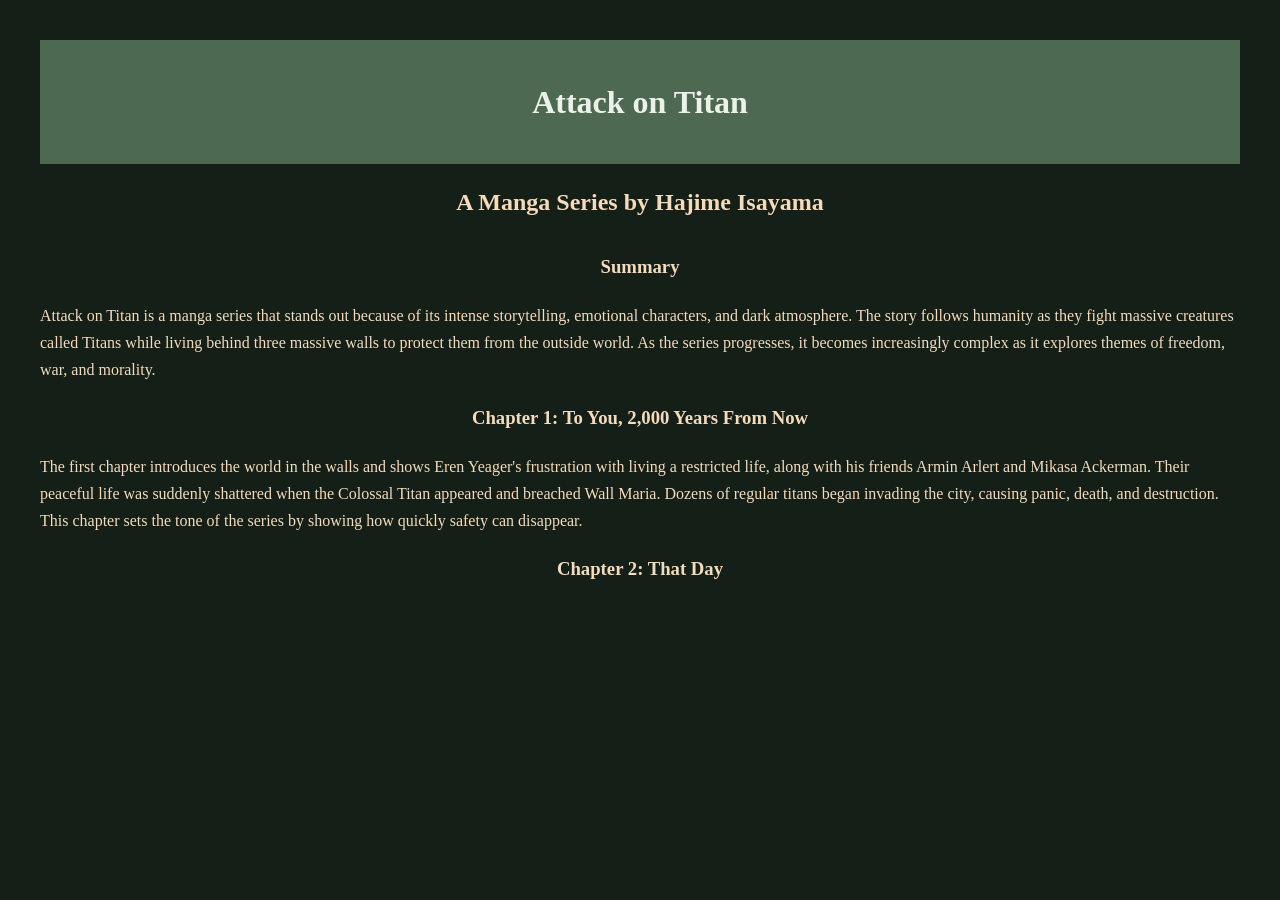
==== Assignment1/index.html @ 2b390ae9 "Update index.html" ====
<head>
  <link rel="stylesheet" href="style/style.css">
</head>

<body>
<h1>Attack on Titan</h1>

<h2>A Manga Series by Hajime Isayama</h2>

<h3>Summary</h3>
<P>Attack on Titan is a manga series that stands out because of its intense storytelling, emotional characters, and dark atmosphere. The story follows humanity as they fight massive creatures called Titans while living behind three massive walls to protect them from the outside world. As the series progresses, it becomes increasingly complex as it explores themes of freedom, war, and morality.</P>

<h3>Chapter 1: To You, 2,000 Years From Now</h3>
  <p>The first chapter introduces the world in the walls and shows Eren Yeager's frustration with living a restricted life, along with his friends Armin Arlert and Mikasa Ackerman.
  Their peaceful life was suddenly shattered when the Colossal Titan appeared and breached Wall Maria. Dozens of regular titans began invading the city, causing panic, death, and destruction. 
  This chapter sets the tone of the series by showing how quickly safety can disappear.</p>

<h3>Chapter 2: That Day</h3>
  
</body>
---- Assignment1/style/style.css ----
body {
  background-color: #141F18;
  color: #f5DBBA;
  font-family: "Times New Roman", Times, serif;
  margin: 0;
  padding: 40;
  line-height: 1.7;
}

h1 {
  padding: 35px;
  text-align: center;
  margin: 0 auto 18px auto;
  max-width: 950px
  letter-spacing: 1px;
  background-color: #4E6952;
  color: #ECF2E9;
}

h2, h3 {
  text-align: center;
}

h2 {
  margin: 0 auto 28px auto;
  max-width: 950px;
}
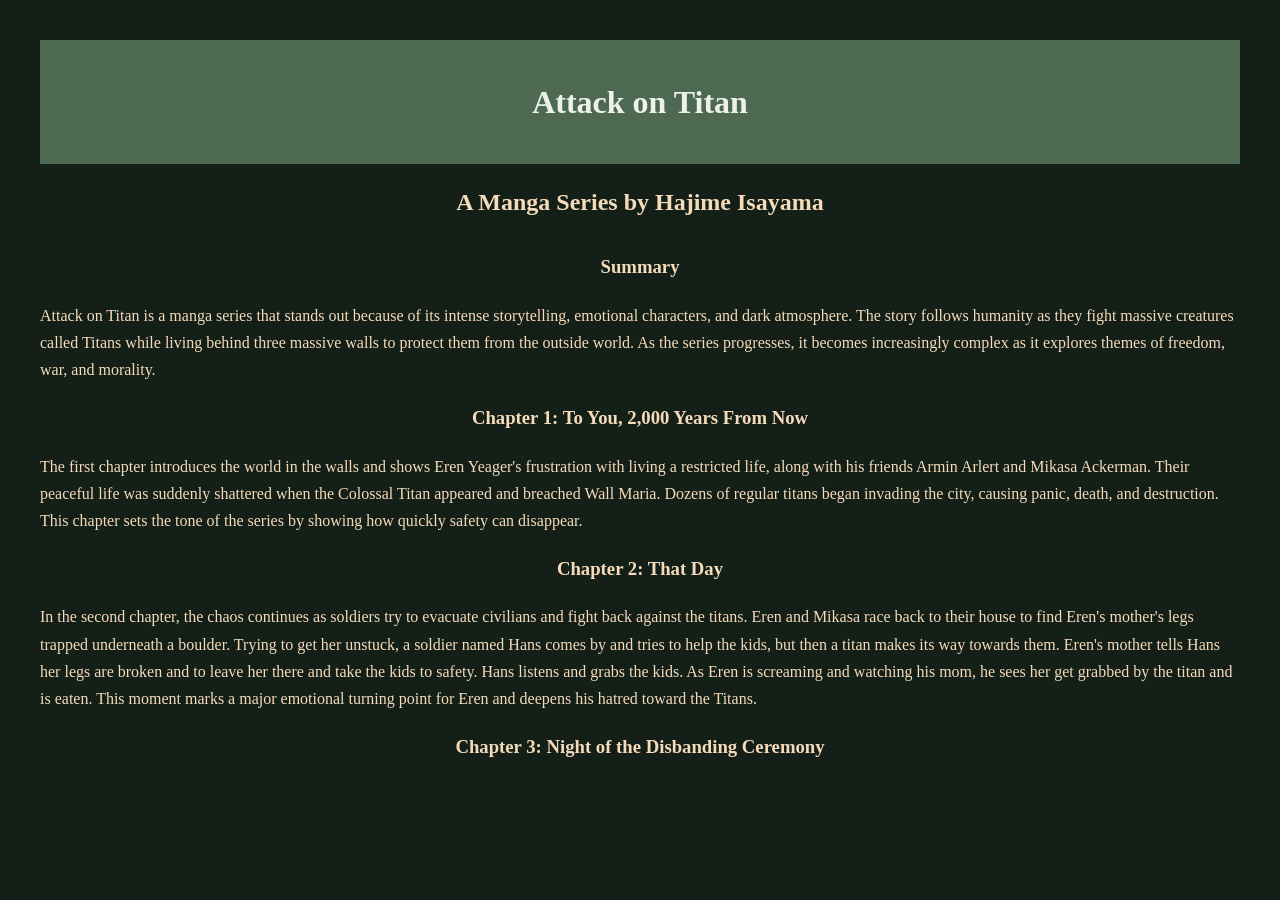
==== commit c3a82152: "Update index.html" ====
--- a/Assignment1/index.html
+++ b/Assignment1/index.html
@@ -16,5 +16,9 @@
   This chapter sets the tone of the series by showing how quickly safety can disappear.</p>
 
 <h3>Chapter 2: That Day</h3>
+  <p>In the second chapter, the chaos continues as soldiers try to evacuate civilians and fight back against the titans. Eren and Mikasa race back to their house to find Eren's mother's legs trapped underneath a boulder. Trying to get her unstuck, a soldier named Hans comes by and tries to help the kids, but then a titan makes its way towards them.
+  Eren's mother tells Hans her legs are broken and to leave her there and take the kids to safety. Hans listens and grabs the kids. As Eren is screaming and watching his mom, he sees her get grabbed by the titan and is eaten. This moment marks a major emotional turning point for Eren and deepens his hatred toward the Titans. </p>
+
+<h3>Chapter 3: Night of the Disbanding Ceremony</h3>  
   
 </body>
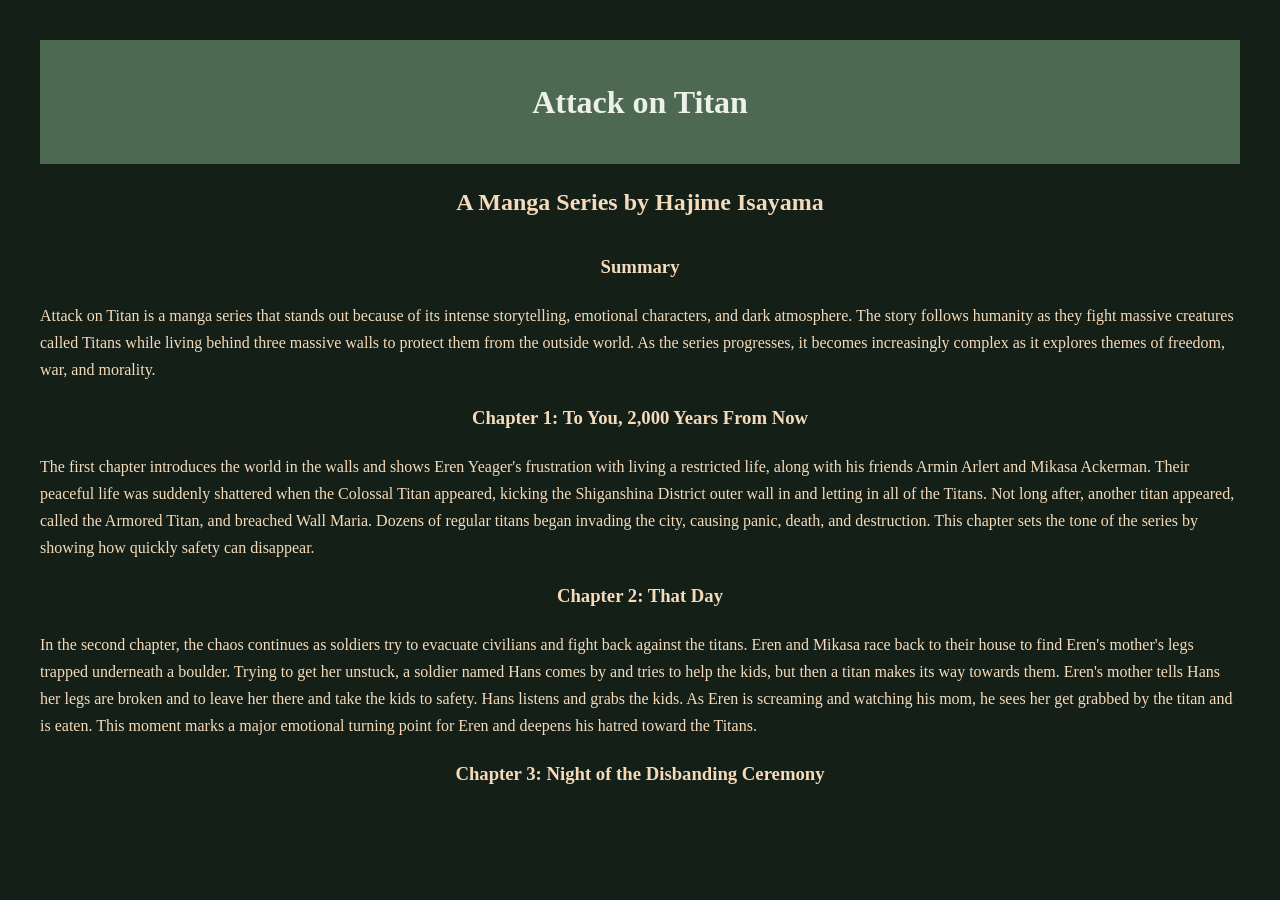
==== commit ed659249: "Update index.html" ====
--- a/Assignment1/index.html
+++ b/Assignment1/index.html
@@ -8,11 +8,12 @@
 <h2>A Manga Series by Hajime Isayama</h2>
 
 <h3>Summary</h3>
-<P>Attack on Titan is a manga series that stands out because of its intense storytelling, emotional characters, and dark atmosphere. The story follows humanity as they fight massive creatures called Titans while living behind three massive walls to protect them from the outside world. As the series progresses, it becomes increasingly complex as it explores themes of freedom, war, and morality.</P>
+<P>Attack on Titan is a manga series that stands out because of its intense storytelling, emotional characters, and dark atmosphere. 
+  The story follows humanity as they fight massive creatures called Titans while living behind three massive walls to protect them from the outside world. As the series progresses, it becomes increasingly complex as it explores themes of freedom, war, and morality.</P>
 
 <h3>Chapter 1: To You, 2,000 Years From Now</h3>
   <p>The first chapter introduces the world in the walls and shows Eren Yeager's frustration with living a restricted life, along with his friends Armin Arlert and Mikasa Ackerman.
-  Their peaceful life was suddenly shattered when the Colossal Titan appeared and breached Wall Maria. Dozens of regular titans began invading the city, causing panic, death, and destruction. 
+  Their peaceful life was suddenly shattered when the Colossal Titan appeared, kicking the Shiganshina District outer wall in and letting in all of the Titans. Not long after, another titan appeared, called the Armored Titan, and breached Wall Maria. Dozens of regular titans began invading the city, causing panic, death, and destruction. 
   This chapter sets the tone of the series by showing how quickly safety can disappear.</p>
 
 <h3>Chapter 2: That Day</h3>
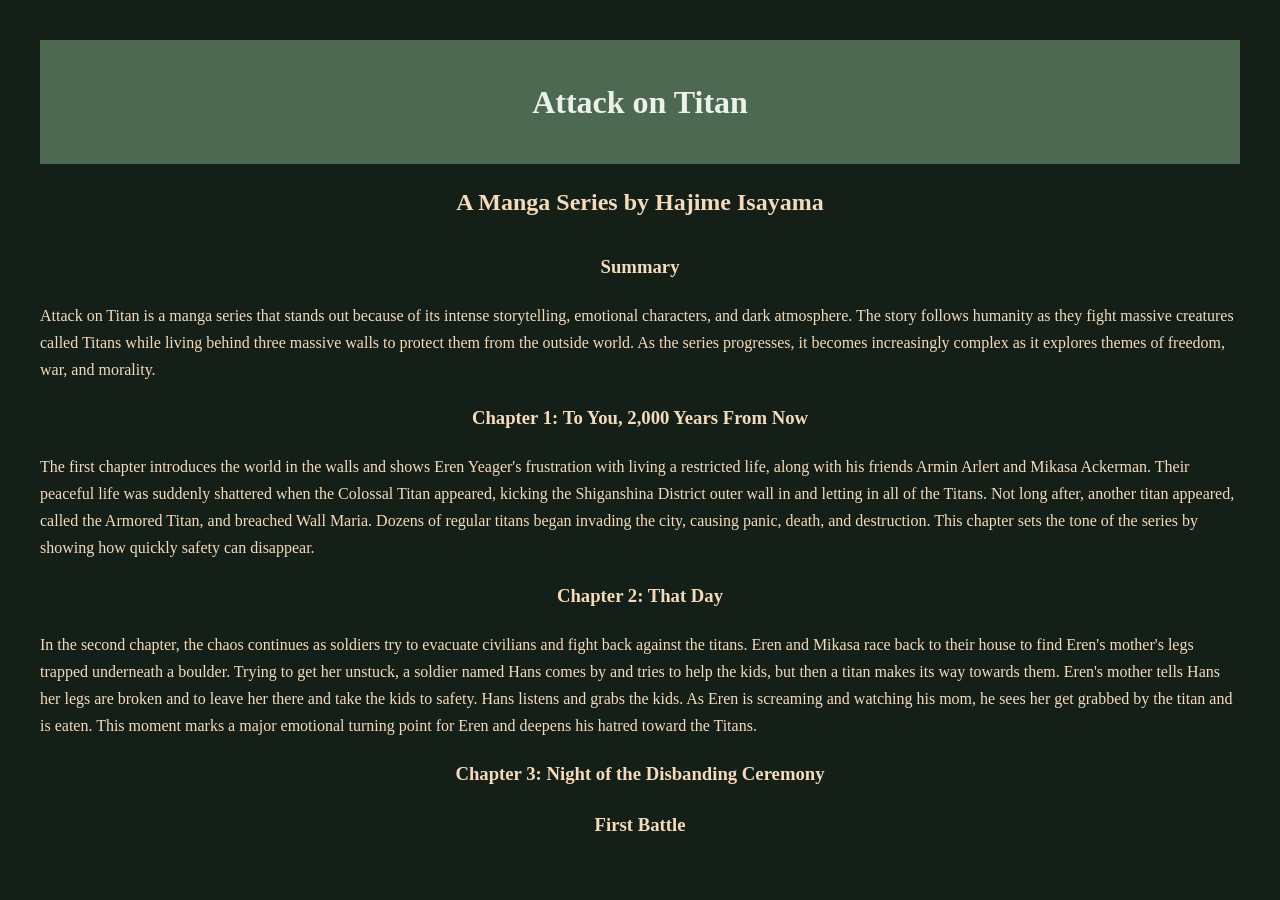
==== commit 505e7deb: "Update index.html" ====
--- a/Assignment1/index.html
+++ b/Assignment1/index.html
@@ -21,5 +21,8 @@
   Eren's mother tells Hans her legs are broken and to leave her there and take the kids to safety. Hans listens and grabs the kids. As Eren is screaming and watching his mom, he sees her get grabbed by the titan and is eaten. This moment marks a major emotional turning point for Eren and deepens his hatred toward the Titans. </p>
 
 <h3>Chapter 3: Night of the Disbanding Ceremony</h3>  
+
+
+<h3>First Battle</h3>
   
 </body>
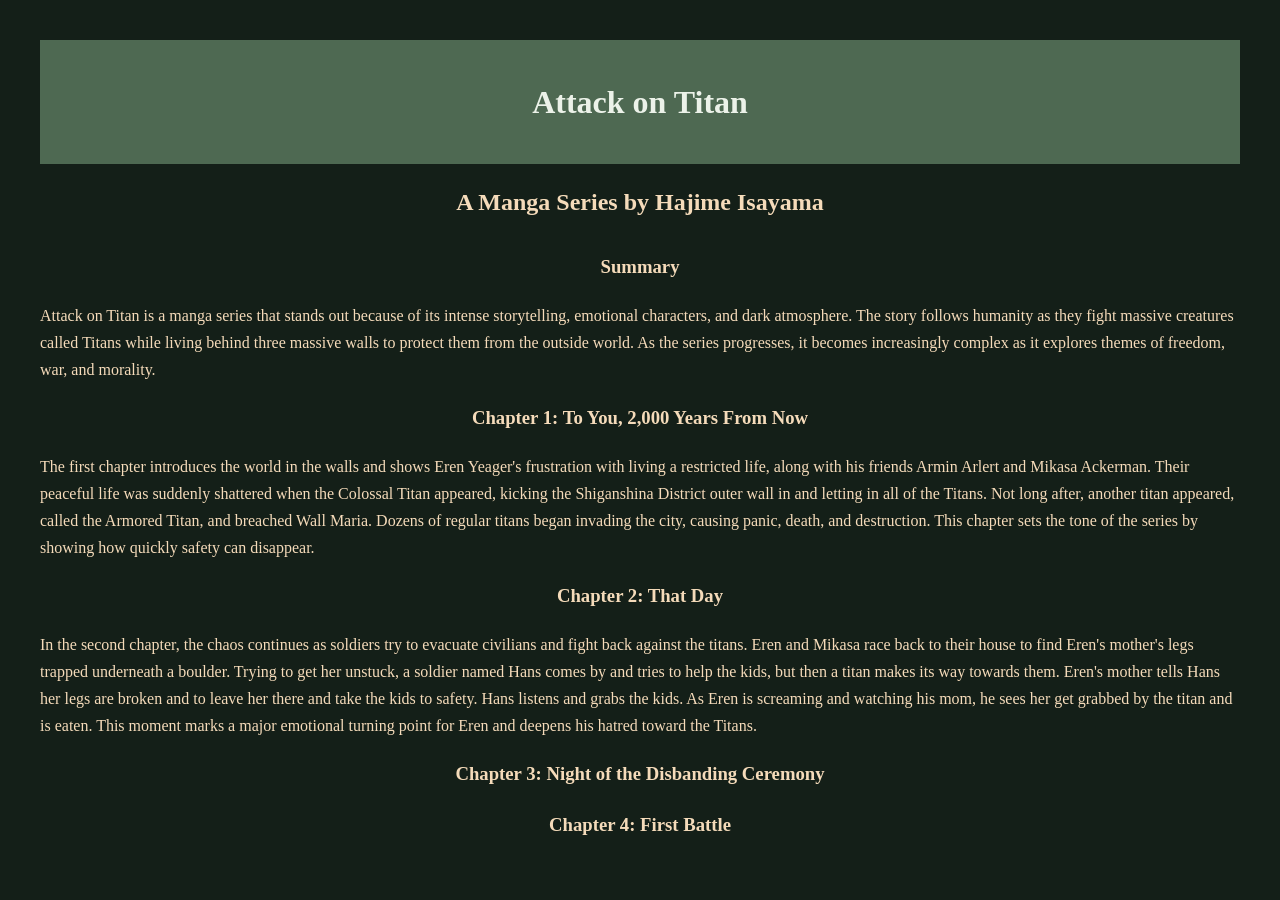
==== commit 61f12ade: "Update chapter heading from 'First Battle' to 'Chapter 4: First Battle'" ====
--- a/Assignment1/index.html
+++ b/Assignment1/index.html
@@ -23,6 +23,6 @@
 <h3>Chapter 3: Night of the Disbanding Ceremony</h3>  
 
 
-<h3>First Battle</h3>
+<h3>Chapter 4: First Battle</h3>
   
 </body>
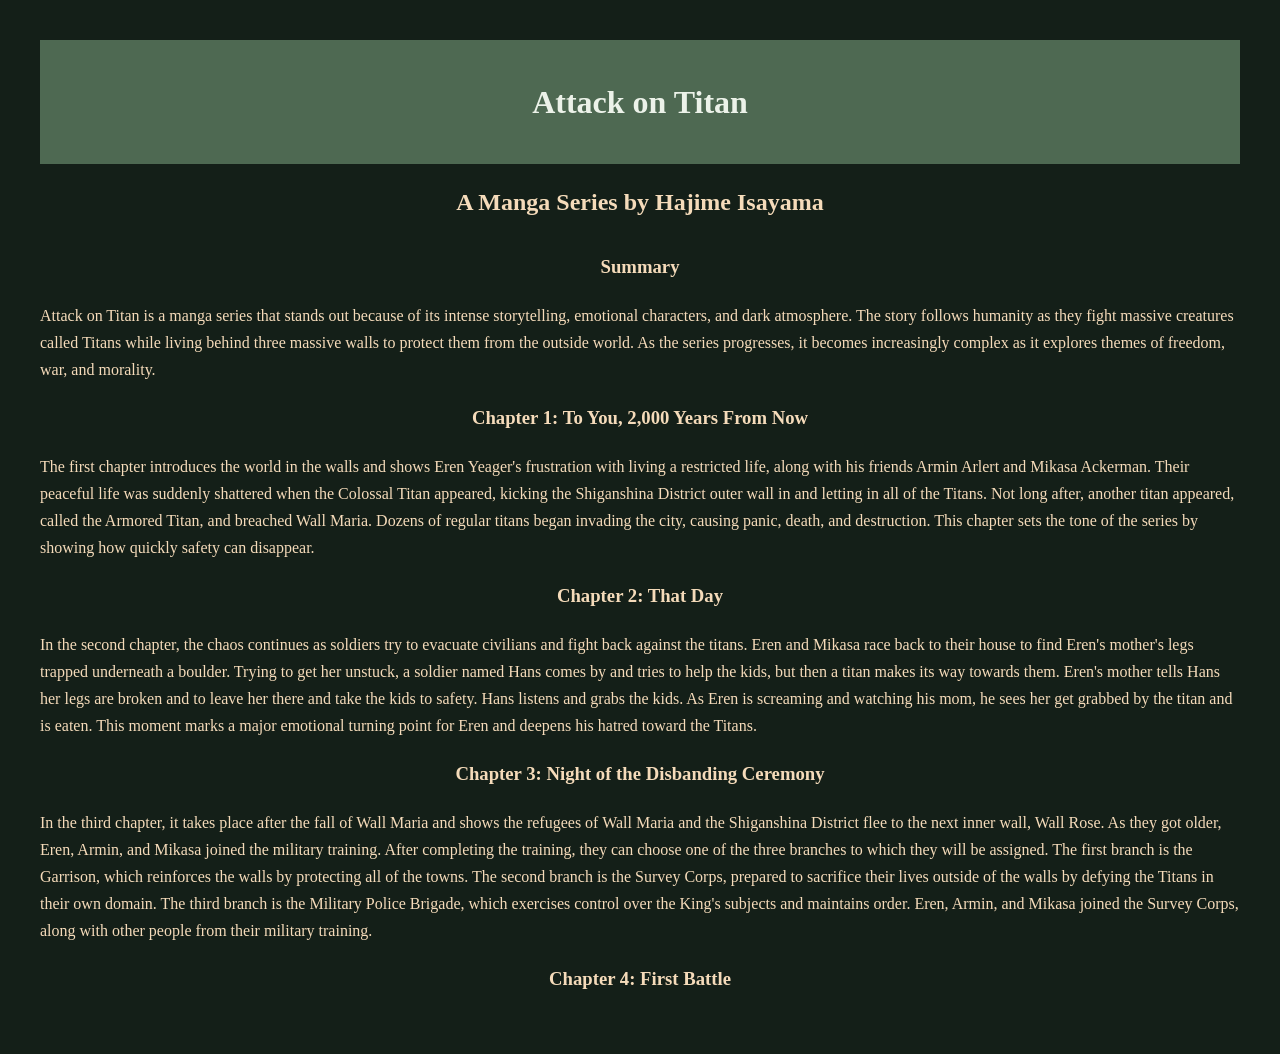
==== commit 1b4b4b37: "Add summary of Chapter 3 to index.html" ====
--- a/Assignment1/index.html
+++ b/Assignment1/index.html
@@ -22,7 +22,10 @@
 
 <h3>Chapter 3: Night of the Disbanding Ceremony</h3>  
 
-
+  <p>In the third chapter, it takes place after the fall of Wall Maria and shows the refugees of Wall Maria and the Shiganshina District flee to the next inner wall, Wall Rose. As they got older, Eren, Armin, and Mikasa joined the military training. After completing the training, they can choose one of the three branches to which they will be assigned.
+  The first branch is the Garrison, which reinforces the walls by protecting all of the towns. The second branch is the Survey Corps, prepared to sacrifice their lives outside of the walls by defying the Titans in their own domain. The third branch is the Military Police Brigade, which exercises control over the King's subjects and maintains order.
+  Eren, Armin, and Mikasa joined the Survey Corps, along with other people from their military training. </p>
+  
 <h3>Chapter 4: First Battle</h3>
   
 </body>
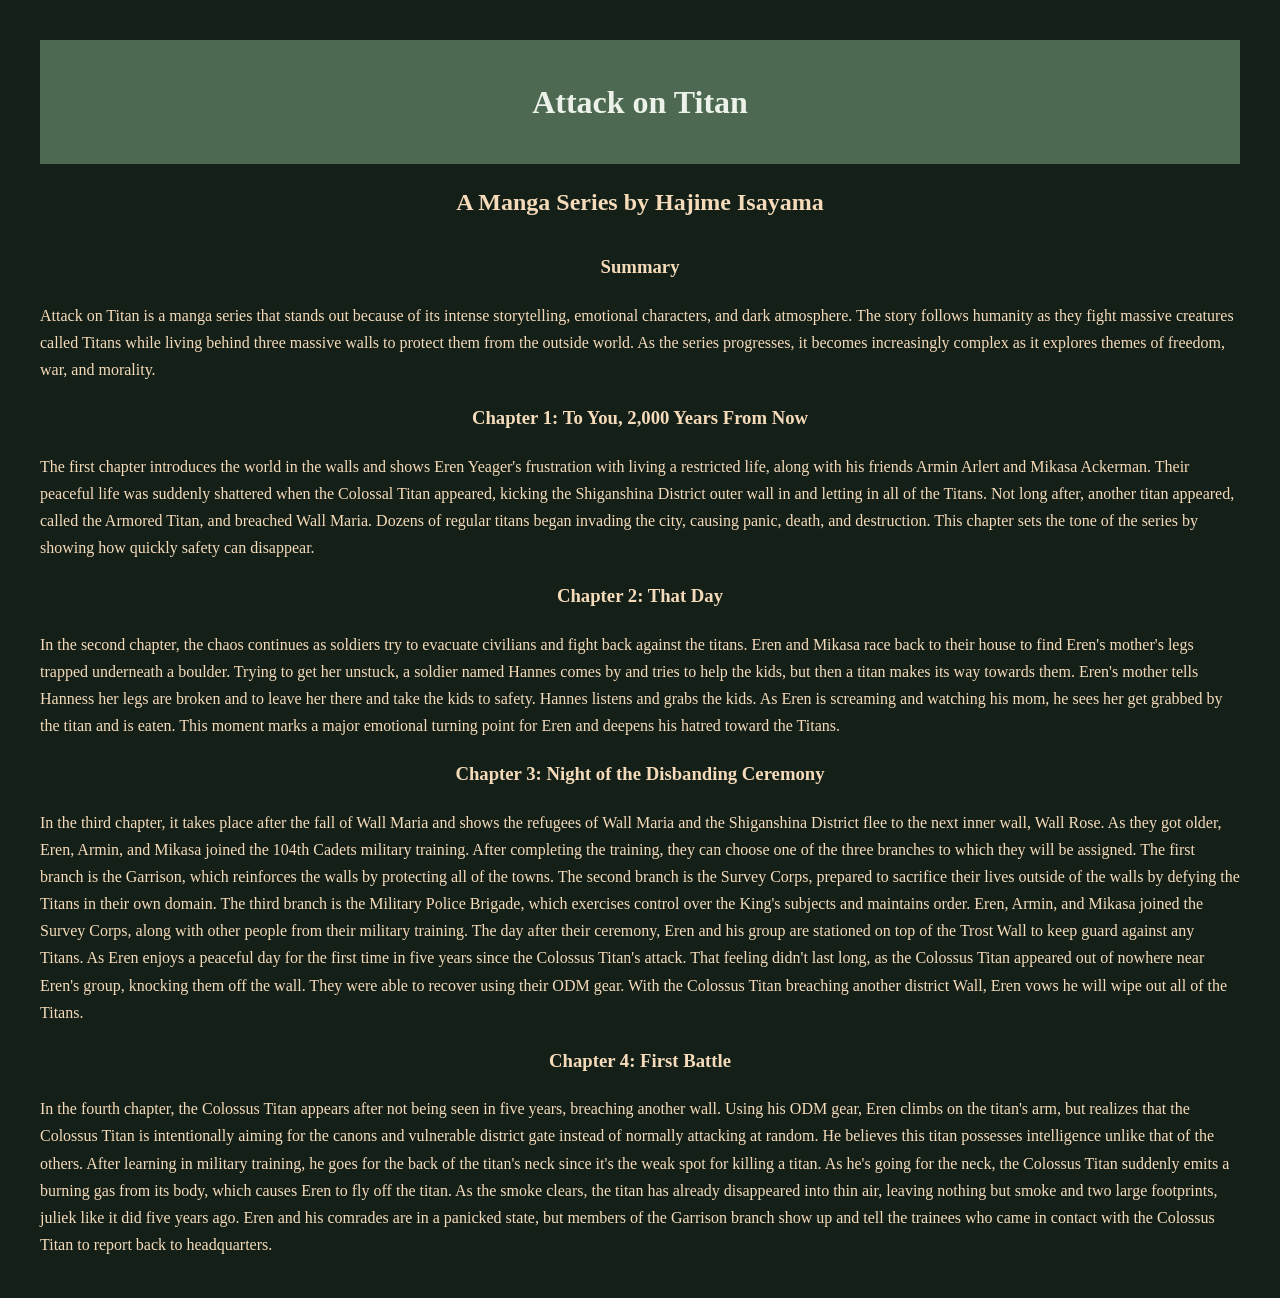
==== commit 283c1fd4: "Fix character names and enhance chapter descriptions Corrected character names and added details in " ====
--- a/Assignment1/index.html
+++ b/Assignment1/index.html
@@ -17,15 +17,18 @@
   This chapter sets the tone of the series by showing how quickly safety can disappear.</p>
 
 <h3>Chapter 2: That Day</h3>
-  <p>In the second chapter, the chaos continues as soldiers try to evacuate civilians and fight back against the titans. Eren and Mikasa race back to their house to find Eren's mother's legs trapped underneath a boulder. Trying to get her unstuck, a soldier named Hans comes by and tries to help the kids, but then a titan makes its way towards them.
-  Eren's mother tells Hans her legs are broken and to leave her there and take the kids to safety. Hans listens and grabs the kids. As Eren is screaming and watching his mom, he sees her get grabbed by the titan and is eaten. This moment marks a major emotional turning point for Eren and deepens his hatred toward the Titans. </p>
+  <p>In the second chapter, the chaos continues as soldiers try to evacuate civilians and fight back against the titans. Eren and Mikasa race back to their house to find Eren's mother's legs trapped underneath a boulder. Trying to get her unstuck, a soldier named Hannes comes by and tries to help the kids, but then a titan makes its way towards them.
+  Eren's mother tells Hanness her legs are broken and to leave her there and take the kids to safety. Hannes listens and grabs the kids. As Eren is screaming and watching his mom, he sees her get grabbed by the titan and is eaten. This moment marks a major emotional turning point for Eren and deepens his hatred toward the Titans. </p>
 
 <h3>Chapter 3: Night of the Disbanding Ceremony</h3>  
-
-  <p>In the third chapter, it takes place after the fall of Wall Maria and shows the refugees of Wall Maria and the Shiganshina District flee to the next inner wall, Wall Rose. As they got older, Eren, Armin, and Mikasa joined the military training. After completing the training, they can choose one of the three branches to which they will be assigned.
+  <p>In the third chapter, it takes place after the fall of Wall Maria and shows the refugees of Wall Maria and the Shiganshina District flee to the next inner wall, Wall Rose. As they got older, Eren, Armin, and Mikasa joined the 104th Cadets military training. After completing the training, they can choose one of the three branches to which they will be assigned.
   The first branch is the Garrison, which reinforces the walls by protecting all of the towns. The second branch is the Survey Corps, prepared to sacrifice their lives outside of the walls by defying the Titans in their own domain. The third branch is the Military Police Brigade, which exercises control over the King's subjects and maintains order.
-  Eren, Armin, and Mikasa joined the Survey Corps, along with other people from their military training. </p>
+  Eren, Armin, and Mikasa joined the Survey Corps, along with other people from their military training. The day after their ceremony, Eren and his group are stationed on top of the Trost Wall to keep guard against any Titans. As Eren enjoys a peaceful day for the first time in five years since the Colossus Titan's attack. 
+  That feeling didn't last long, as the Colossus Titan appeared out of nowhere near Eren's group, knocking them off the wall. They were able to recover using their ODM gear. With the Colossus Titan breaching another district Wall, Eren vows he will wipe out all of the Titans.</p>
   
 <h3>Chapter 4: First Battle</h3>
+  <p>In the fourth chapter, the Colossus Titan appears after not being seen in five years, breaching another wall. Using his ODM gear, Eren climbs on the titan's arm, but realizes that the Colossus Titan is intentionally aiming for the canons and vulnerable district gate instead of normally attacking at random. He believes this titan possesses intelligence unlike that of the others.
+  After learning in military training, he goes for the back of the titan's neck since it's the weak spot for killing a titan. As he's going for the neck, the Colossus Titan suddenly emits a burning gas from its body, which causes Eren to fly off the titan. As the smoke clears, the titan has already disappeared into thin air, leaving nothing but smoke and two large footprints, juliek like it did five years ago.
+  Eren and his comrades are in a panicked state, but members of the Garrison branch show up and tell the trainees who came in contact with the Colossus Titan to report back to headquarters. </p>
   
 </body>
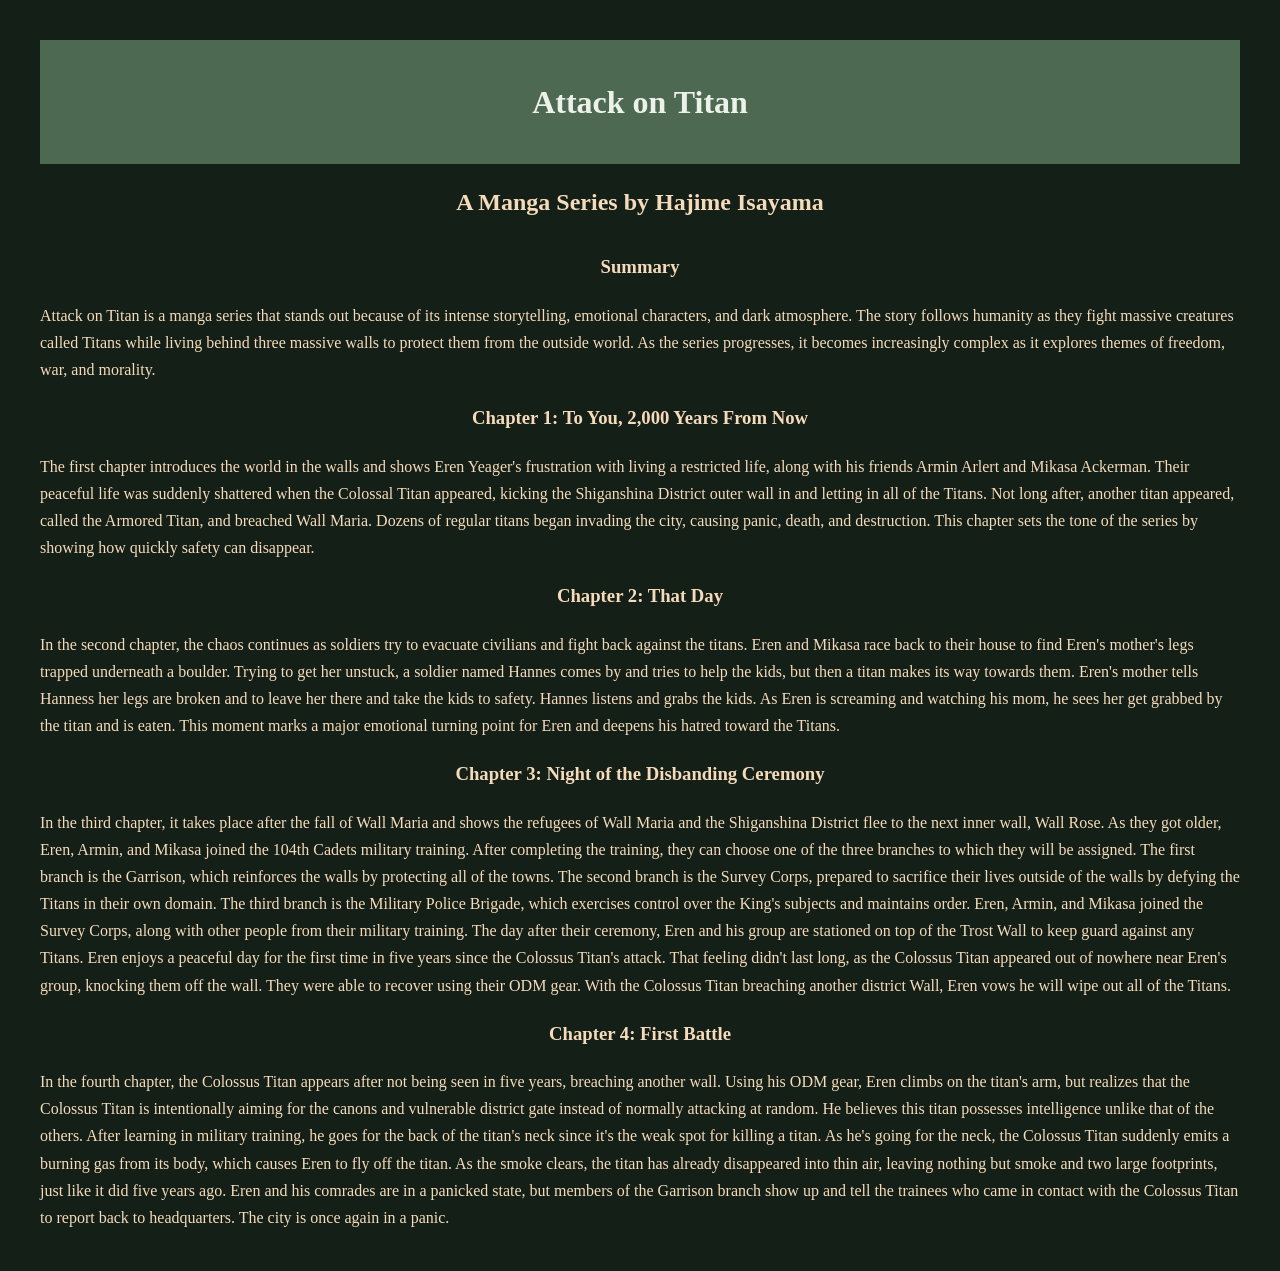
==== commit aa167dcf: "Refine text in Chapter 3 and Chapter 4 Corrected minor grammatical errors and improved sentence stru" ====
--- a/Assignment1/index.html
+++ b/Assignment1/index.html
@@ -23,12 +23,12 @@
 <h3>Chapter 3: Night of the Disbanding Ceremony</h3>  
   <p>In the third chapter, it takes place after the fall of Wall Maria and shows the refugees of Wall Maria and the Shiganshina District flee to the next inner wall, Wall Rose. As they got older, Eren, Armin, and Mikasa joined the 104th Cadets military training. After completing the training, they can choose one of the three branches to which they will be assigned.
   The first branch is the Garrison, which reinforces the walls by protecting all of the towns. The second branch is the Survey Corps, prepared to sacrifice their lives outside of the walls by defying the Titans in their own domain. The third branch is the Military Police Brigade, which exercises control over the King's subjects and maintains order.
-  Eren, Armin, and Mikasa joined the Survey Corps, along with other people from their military training. The day after their ceremony, Eren and his group are stationed on top of the Trost Wall to keep guard against any Titans. As Eren enjoys a peaceful day for the first time in five years since the Colossus Titan's attack. 
+  Eren, Armin, and Mikasa joined the Survey Corps, along with other people from their military training. The day after their ceremony, Eren and his group are stationed on top of the Trost Wall to keep guard against any Titans. Eren enjoys a peaceful day for the first time in five years since the Colossus Titan's attack. 
   That feeling didn't last long, as the Colossus Titan appeared out of nowhere near Eren's group, knocking them off the wall. They were able to recover using their ODM gear. With the Colossus Titan breaching another district Wall, Eren vows he will wipe out all of the Titans.</p>
   
 <h3>Chapter 4: First Battle</h3>
   <p>In the fourth chapter, the Colossus Titan appears after not being seen in five years, breaching another wall. Using his ODM gear, Eren climbs on the titan's arm, but realizes that the Colossus Titan is intentionally aiming for the canons and vulnerable district gate instead of normally attacking at random. He believes this titan possesses intelligence unlike that of the others.
-  After learning in military training, he goes for the back of the titan's neck since it's the weak spot for killing a titan. As he's going for the neck, the Colossus Titan suddenly emits a burning gas from its body, which causes Eren to fly off the titan. As the smoke clears, the titan has already disappeared into thin air, leaving nothing but smoke and two large footprints, juliek like it did five years ago.
-  Eren and his comrades are in a panicked state, but members of the Garrison branch show up and tell the trainees who came in contact with the Colossus Titan to report back to headquarters. </p>
+  After learning in military training, he goes for the back of the titan's neck since it's the weak spot for killing a titan. As he's going for the neck, the Colossus Titan suddenly emits a burning gas from its body, which causes Eren to fly off the titan. As the smoke clears, the titan has already disappeared into thin air, leaving nothing but smoke and two large footprints, just like it did five years ago.
+  Eren and his comrades are in a panicked state, but members of the Garrison branch show up and tell the trainees who came in contact with the Colossus Titan to report back to headquarters. The city is once again in a panic. </p>
   
 </body>
